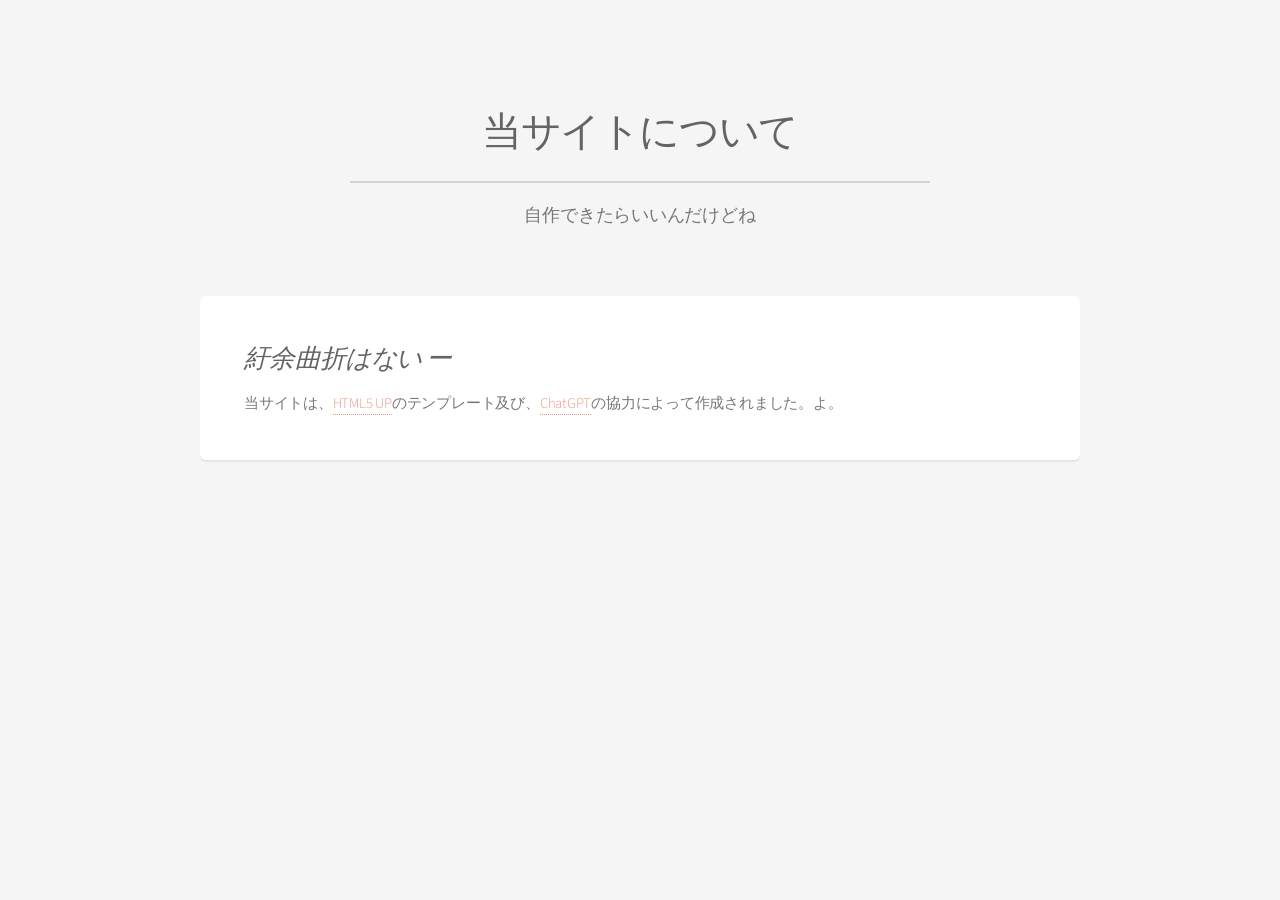
==== about.html @ 6eb450b1 "お問い合わせ修正" ====
<!DOCTYPE HTML>
<!--
	Alpha by HTML5 UP
	html5up.net | @ajlkn
	Free for personal and commercial use under the CCA 3.0 license (html5up.net/license)
-->
<html>
	<head>
		<title>黄色電機 | サイトについて</title>
		<link rel="icon" href="images/favicon.png" type="image/png">
		<meta charset="utf-8" />
		<meta name="viewport" content="width=device-width, initial-scale=1, user-scalable=no" />
		<link rel="stylesheet" href="assets/css/main.css" />
	</head>
	<body class="is-preload">
		<div id="page-wrapper">

			<!-- Header -->
				<div id="header-common"></div>

			<!-- Main -->
				<section id="main" class="container">
					<header>
						<h2>当サイトについて</h2>
						<p>自作できたらいいんだけどね</p>
					</header>
					<div class="box">
						<span class="image featured"><img src="images/pic06.png" alt="" /></span>
						<h3><i>紆余曲折はない ー</i></h3>
						<p>当サイトは、<a href="https://html5up.net/" target="_blank">HTML5 UP</a>のテンプレート及び、<a href="https://chatgpt.com/" target="_blank">ChatGPT</a>の協力によって作成されました。よ。</p>
					</div>
				</section>

			<!-- Footer -->
				<div id="footer-common"></div>

		</div>

		<!-- Scripts -->
			<script src="assets/js/common.js"></script>
			<script src="assets/js/jquery.min.js"></script>
			<script src="assets/js/jquery.dropotron.min.js"></script>
			<script src="assets/js/jquery.scrollex.min.js"></script>
			<script src="assets/js/browser.min.js"></script>
			<script src="assets/js/breakpoints.min.js"></script>
			<script src="assets/js/util.js"></script>

	</body>
</html>
---- assets/css/main.css ----
@import url("fontawesome-all.min.css");
@import url("https://fonts.googleapis.com/css?family=Source+Sans+Pro:300,400,300italic,400italic");

/*
	Alpha by HTML5 UP
	html5up.net | @ajlkn
	Free for personal and commercial use under the CCA 3.0 license (html5up.net/license)
*/

/* Reset */

/* Based on meyerweb.com/eric/tools/css/reset (v2.0 | 20110126 | License: public domain) */

	html, body, div, span, applet, object,
	iframe, h1, h2, h3, h4, h5, h6, p, blockquote,
	pre, a, abbr, acronym, address, big, cite,
	code, del, dfn, em, img, ins, kbd, q, s, samp,
	small, strike, strong, sub, sup, tt, var, b,
	u, i, center, dl, dt, dd, ol, ul, li, fieldset,
	form, label, legend, table, caption, tbody,
	tfoot, thead, tr, th, td, article, aside,
	canvas, details, embed, figure, figcaption,
	footer, header, hgroup, menu, nav, output, ruby,
	section, summary, time, mark, audio, video {
		margin: 0;
		padding: 0;
		border: 0;
		font-size: 100%;
		font: inherit;
		vertical-align: baseline;
	}

	article, aside, details, figcaption, figure,
	footer, header, hgroup, menu, nav, section {
		display: block;
	}

	body {
		line-height: 1;
	}

	ol, ul {
		list-style: none;
	}

	blockquote, q {
		quotes: none;
	}

		blockquote:before, blockquote:after, q:before, q:after {
			content: '';
			content: none;
		}

	table {
		border-collapse: collapse;
		border-spacing: 0;
	}

	body {
		-webkit-text-size-adjust: none;
	}

	mark {
		background-color: transparent;
		color: inherit;
	}

	input::-moz-focus-inner {
		border: 0;
		padding: 0;
	}

	input, select, textarea {
		-moz-appearance: none;
		-webkit-appearance: none;
		-ms-appearance: none;
		appearance: none;
	}

/* Basic */

	@-ms-viewport {
		width: device-width;
	}

	body {
		-ms-overflow-style: scrollbar;
	}

	@media screen and (max-width: 480px) {

		html, body {
			min-width: 320px;
		}

	}

	html {
		box-sizing: border-box;
	}

	*, *:before, *:after {
		box-sizing: inherit;
	}

	body {
		background: #f5f5f5;
	}

	body, input, select, textarea {
		color: #777;
		font-family: "Source Sans Pro", sans-serif;
		font-size: 16pt;
		font-weight: 300;
		line-height: 1.65em;
		letter-spacing: -0.015em;
	}

	a {
		-moz-transition: color 0.2s ease-in-out, border-bottom-color 0.2s ease-in-out;
		-webkit-transition: color 0.2s ease-in-out, border-bottom-color 0.2s ease-in-out;
		-ms-transition: color 0.2s ease-in-out, border-bottom-color 0.2s ease-in-out;
		transition: color 0.2s ease-in-out, border-bottom-color 0.2s ease-in-out;
		border-bottom: dotted 1px;
		color: #e89980;
		text-decoration: none;
	}

		a:hover {
			border-bottom-color: transparent;
		}

	strong, b {
		color: #646464;
		font-weight: 400;
	}

	em, i {
		font-style: italic;
	}

	p {
		margin: 0 0 2em 0;
	}

	h1, h2, h3, h4, h5, h6 {
		color: #646464;
		font-weight: 300;
		line-height: 1em;
		margin: 0 0 0.5em 0;
	}

		h1 a, h2 a, h3 a, h4 a, h5 a, h6 a {
			color: inherit;
			text-decoration: none;
		}

	h2 {
		font-size: 2.25em;
		line-height: 1.5em;
		letter-spacing: -0.035em;
	}

	h3 {
		font-size: 1.75em;
		line-height: 1.5em;
		letter-spacing: -0.025em;
	}

	h4 {
		font-size: 1.1em;
		line-height: 1.5em;
		letter-spacing: 0;
	}

	h5 {
		font-size: 0.9em;
		line-height: 1.5em;
		letter-spacing: 0;
	}

	h6 {
		font-size: 0.7em;
		line-height: 1.5em;
		letter-spacing: 0;
	}

	sub {
		font-size: 0.8em;
		position: relative;
		top: 0.5em;
	}

	sup {
		font-size: 0.8em;
		position: relative;
		top: -0.5em;
	}

	hr {
		border: 0;
		border-bottom: solid 2px #e5e5e5;
		margin: 2em 0;
	}

		hr.major {
			margin: 3em 0;
		}

	blockquote {
		border-left: solid 4px #e5e5e5;
		font-style: italic;
		margin: 0 0 2em 0;
		padding: 0.5em 0 0.5em 2em;
	}

	pre {
		-webkit-overflow-scrolling: touch;
		background: #f8f8f8;
		border-radius: 6px;
		border: solid 1px #e5e5e5;
		font-family: monospace;
		font-size: 0.9em;
		line-height: 1.75em;
		margin: 0 0 2em 0;
		overflow-x: auto;
		padding: 1em 1.5em;
	}

	code {
		background: #f8f8f8;
		border-radius: 6px;
		border: solid 1px #e5e5e5;
		font-family: monospace;
		font-size: 0.9em;
		margin: 0 0.25em;
		padding: 0.25em 0.65em;
	}

	.align-left {
		text-align: left;
	}

	.align-center {
		text-align: center;
	}

	.align-right {
		text-align: right;
	}

/* Row */

	.row {
		display: flex;
		flex-wrap: wrap;
		box-sizing: border-box;
		align-items: stretch;
	}

		.row > * {
			box-sizing: border-box;
		}

		.row.gtr-uniform > * > :last-child {
			margin-bottom: 0;
		}

		.row.aln-left {
			justify-content: flex-start;
		}

		.row.aln-center {
			justify-content: center;
		}

		.row.aln-right {
			justify-content: flex-end;
		}

		.row.aln-top {
			align-items: flex-start;
		}

		.row.aln-middle {
			align-items: center;
		}

		.row.aln-bottom {
			align-items: flex-end;
		}

		.row > .imp {
			order: -1;
		}

		.row > .col-1 {
			width: 8.33333%;
		}

		.row > .off-1 {
			margin-left: 8.33333%;
		}

		.row > .col-2 {
			width: 16.66667%;
		}

		.row > .off-2 {
			margin-left: 16.66667%;
		}

		.row > .col-3 {
			width: 25%;
		}

		.row > .off-3 {
			margin-left: 25%;
		}

		.row > .col-4 {
			width: 33.33333%;
		}

		.row > .off-4 {
			margin-left: 33.33333%;
		}

		.row > .col-5 {
			width: 41.66667%;
		}

		.row > .off-5 {
			margin-left: 41.66667%;
		}

		.row > .col-6 {
			width: 50%;
		}

		.row > .off-6 {
			margin-left: 50%;
		}

		.row > .col-7 {
			width: 58.33333%;
		}

		.row > .off-7 {
			margin-left: 58.33333%;
		}

		.row > .col-8 {
			width: 66.66667%;
		}

		.row > .off-8 {
			margin-left: 66.66667%;
		}

		.row > .col-9 {
			width: 75%;
		}

		.row > .off-9 {
			margin-left: 75%;
		}

		.row > .col-10 {
			width: 83.33333%;
		}

		.row > .off-10 {
			margin-left: 83.33333%;
		}

		.row > .col-11 {
			width: 91.66667%;
		}

		.row > .off-11 {
			margin-left: 91.66667%;
		}

		.row > .col-12 {
			width: 100%;
		}

		.row > .off-12 {
			margin-left: 100%;
		}

		.row.gtr-0 {
			margin-top: 0;
			margin-left: 0em;
		}

			.row.gtr-0 > * {
				padding: 0 0 0 0em;
			}

			.row.gtr-0.gtr-uniform {
				margin-top: 0em;
			}

				.row.gtr-0.gtr-uniform > * {
					padding-top: 0em;
				}

		.row.gtr-25 {
			margin-top: 0;
			margin-left: -0.5em;
		}

			.row.gtr-25 > * {
				padding: 0 0 0 0.5em;
			}

			.row.gtr-25.gtr-uniform {
				margin-top: -0.5em;
			}

				.row.gtr-25.gtr-uniform > * {
					padding-top: 0.5em;
				}

		.row.gtr-50 {
			margin-top: 0;
			margin-left: -1em;
		}

			.row.gtr-50 > * {
				padding: 0 0 0 1em;
			}

			.row.gtr-50.gtr-uniform {
				margin-top: -1em;
			}

				.row.gtr-50.gtr-uniform > * {
					padding-top: 1em;
				}

		.row {
			margin-top: 0;
			margin-left: -2em;
		}

			.row > * {
				padding: 0 0 0 2em;
			}

			.row.gtr-uniform {
				margin-top: -2em;
			}

				.row.gtr-uniform > * {
					padding-top: 2em;
				}

		.row.gtr-150 {
			margin-top: 0;
			margin-left: -3em;
		}

			.row.gtr-150 > * {
				padding: 0 0 0 3em;
			}

			.row.gtr-150.gtr-uniform {
				margin-top: -3em;
			}

				.row.gtr-150.gtr-uniform > * {
					padding-top: 3em;
				}

		.row.gtr-200 {
			margin-top: 0;
			margin-left: -4em;
		}

			.row.gtr-200 > * {
				padding: 0 0 0 4em;
			}

			.row.gtr-200.gtr-uniform {
				margin-top: -4em;
			}

				.row.gtr-200.gtr-uniform > * {
					padding-top: 4em;
				}

		@media screen and (max-width: 1680px) {

			.row {
				display: flex;
				flex-wrap: wrap;
				box-sizing: border-box;
				align-items: stretch;
			}

				.row > * {
					box-sizing: border-box;
				}

				.row.gtr-uniform > * > :last-child {
					margin-bottom: 0;
				}

				.row.aln-left {
					justify-content: flex-start;
				}

				.row.aln-center {
					justify-content: center;
				}

				.row.aln-right {
					justify-content: flex-end;
				}

				.row.aln-top {
					align-items: flex-start;
				}

				.row.aln-middle {
					align-items: center;
				}

				.row.aln-bottom {
					align-items: flex-end;
				}

				.row > .imp-wide {
					order: -1;
				}

				.row > .col-1-wide {
					width: 8.33333%;
				}

				.row > .off-1-wide {
					margin-left: 8.33333%;
				}

				.row > .col-2-wide {
					width: 16.66667%;
				}

				.row > .off-2-wide {
					margin-left: 16.66667%;
				}

				.row > .col-3-wide {
					width: 25%;
				}

				.row > .off-3-wide {
					margin-left: 25%;
				}

				.row > .col-4-wide {
					width: 33.33333%;
				}

				.row > .off-4-wide {
					margin-left: 33.33333%;
				}

				.row > .col-5-wide {
					width: 41.66667%;
				}

				.row > .off-5-wide {
					margin-left: 41.66667%;
				}

				.row > .col-6-wide {
					width: 50%;
				}

				.row > .off-6-wide {
					margin-left: 50%;
				}

				.row > .col-7-wide {
					width: 58.33333%;
				}

				.row > .off-7-wide {
					margin-left: 58.33333%;
				}

				.row > .col-8-wide {
					width: 66.66667%;
				}

				.row > .off-8-wide {
					margin-left: 66.66667%;
				}

				.row > .col-9-wide {
					width: 75%;
				}

				.row > .off-9-wide {
					margin-left: 75%;
				}

				.row > .col-10-wide {
					width: 83.33333%;
				}

				.row > .off-10-wide {
					margin-left: 83.33333%;
				}

				.row > .col-11-wide {
					width: 91.66667%;
				}

				.row > .off-11-wide {
					margin-left: 91.66667%;
				}

				.row > .col-12-wide {
					width: 100%;
				}

				.row > .off-12-wide {
					margin-left: 100%;
				}

				.row.gtr-0 {
					margin-top: 0;
					margin-left: 0em;
				}

					.row.gtr-0 > * {
						padding: 0 0 0 0em;
					}

					.row.gtr-0.gtr-uniform {
						margin-top: 0em;
					}

						.row.gtr-0.gtr-uniform > * {
							padding-top: 0em;
						}

				.row.gtr-25 {
					margin-top: 0;
					margin-left: -0.5em;
				}

					.row.gtr-25 > * {
						padding: 0 0 0 0.5em;
					}

					.row.gtr-25.gtr-uniform {
						margin-top: -0.5em;
					}

						.row.gtr-25.gtr-uniform > * {
							padding-top: 0.5em;
						}

				.row.gtr-50 {
					margin-top: 0;
					margin-left: -1em;
				}

					.row.gtr-50 > * {
						padding: 0 0 0 1em;
					}

					.row.gtr-50.gtr-uniform {
						margin-top: -1em;
					}

						.row.gtr-50.gtr-uniform > * {
							padding-top: 1em;
						}

				.row {
					margin-top: 0;
					margin-left: -2em;
				}

					.row > * {
						padding: 0 0 0 2em;
					}

					.row.gtr-uniform {
						margin-top: -2em;
					}

						.row.gtr-uniform > * {
							padding-top: 2em;
						}

				.row.gtr-150 {
					margin-top: 0;
					margin-left: -3em;
				}

					.row.gtr-150 > * {
						padding: 0 0 0 3em;
					}

					.row.gtr-150.gtr-uniform {
						margin-top: -3em;
					}

						.row.gtr-150.gtr-uniform > * {
							padding-top: 3em;
						}

				.row.gtr-200 {
					margin-top: 0;
					margin-left: -4em;
				}

					.row.gtr-200 > * {
						padding: 0 0 0 4em;
					}

					.row.gtr-200.gtr-uniform {
						margin-top: -4em;
					}

						.row.gtr-200.gtr-uniform > * {
							padding-top: 4em;
						}

		}

		@media screen and (max-width: 1280px) {

			.row {
				display: flex;
				flex-wrap: wrap;
				box-sizing: border-box;
				align-items: stretch;
			}

				.row > * {
					box-sizing: border-box;
				}

				.row.gtr-uniform > * > :last-child {
					margin-bottom: 0;
				}

				.row.aln-left {
					justify-content: flex-start;
				}

				.row.aln-center {
					justify-content: center;
				}

				.row.aln-right {
					justify-content: flex-end;
				}

				.row.aln-top {
					align-items: flex-start;
				}

				.row.aln-middle {
					align-items: center;
				}

				.row.aln-bottom {
					align-items: flex-end;
				}

				.row > .imp-normal {
					order: -1;
				}

				.row > .col-1-normal {
					width: 8.33333%;
				}

				.row > .off-1-normal {
					margin-left: 8.33333%;
				}

				.row > .col-2-normal {
					width: 16.66667%;
				}

				.row > .off-2-normal {
					margin-left: 16.66667%;
				}

				.row > .col-3-normal {
					width: 25%;
				}

				.row > .off-3-normal {
					margin-left: 25%;
				}

				.row > .col-4-normal {
					width: 33.33333%;
				}

				.row > .off-4-normal {
					margin-left: 33.33333%;
				}

				.row > .col-5-normal {
					width: 41.66667%;
				}

				.row > .off-5-normal {
					margin-left: 41.66667%;
				}

				.row > .col-6-normal {
					width: 50%;
				}

				.row > .off-6-normal {
					margin-left: 50%;
				}

				.row > .col-7-normal {
					width: 58.33333%;
				}

				.row > .off-7-normal {
					margin-left: 58.33333%;
				}

				.row > .col-8-normal {
					width: 66.66667%;
				}

				.row > .off-8-normal {
					margin-left: 66.66667%;
				}

				.row > .col-9-normal {
					width: 75%;
				}

				.row > .off-9-normal {
					margin-left: 75%;
				}

				.row > .col-10-normal {
					width: 83.33333%;
				}

				.row > .off-10-normal {
					margin-left: 83.33333%;
				}

				.row > .col-11-normal {
					width: 91.66667%;
				}

				.row > .off-11-normal {
					margin-left: 91.66667%;
				}

				.row > .col-12-normal {
					width: 100%;
				}

				.row > .off-12-normal {
					margin-left: 100%;
				}

				.row.gtr-0 {
					margin-top: 0;
					margin-left: 0em;
				}

					.row.gtr-0 > * {
						padding: 0 0 0 0em;
					}

					.row.gtr-0.gtr-uniform {
						margin-top: 0em;
					}

						.row.gtr-0.gtr-uniform > * {
							padding-top: 0em;
						}

				.row.gtr-25 {
					margin-top: 0;
					margin-left: -0.5em;
				}

					.row.gtr-25 > * {
						padding: 0 0 0 0.5em;
					}

					.row.gtr-25.gtr-uniform {
						margin-top: -0.5em;
					}

						.row.gtr-25.gtr-uniform > * {
							padding-top: 0.5em;
						}

				.row.gtr-50 {
					margin-top: 0;
					margin-left: -1em;
				}

					.row.gtr-50 > * {
						padding: 0 0 0 1em;
					}

					.row.gtr-50.gtr-uniform {
						margin-top: -1em;
					}

						.row.gtr-50.gtr-uniform > * {
							padding-top: 1em;
						}

				.row {
					margin-top: 0;
					margin-left: -2em;
				}

					.row > * {
						padding: 0 0 0 2em;
					}

					.row.gtr-uniform {
						margin-top: -2em;
					}

						.row.gtr-uniform > * {
							padding-top: 2em;
						}

				.row.gtr-150 {
					margin-top: 0;
					margin-left: -3em;
				}

					.row.gtr-150 > * {
						padding: 0 0 0 3em;
					}

					.row.gtr-150.gtr-uniform {
						margin-top: -3em;
					}

						.row.gtr-150.gtr-uniform > * {
							padding-top: 3em;
						}

				.row.gtr-200 {
					margin-top: 0;
					margin-left: -4em;
				}

					.row.gtr-200 > * {
						padding: 0 0 0 4em;
					}

					.row.gtr-200.gtr-uniform {
						margin-top: -4em;
					}

						.row.gtr-200.gtr-uniform > * {
							padding-top: 4em;
						}

		}

		@media screen and (max-width: 980px) {

			.row {
				display: flex;
				flex-wrap: wrap;
				box-sizing: border-box;
				align-items: stretch;
			}

				.row > * {
					box-sizing: border-box;
				}

				.row.gtr-uniform > * > :last-child {
					margin-bottom: 0;
				}

				.row.aln-left {
					justify-content: flex-start;
				}

				.row.aln-center {
					justify-content: center;
				}

				.row.aln-right {
					justify-content: flex-end;
				}

				.row.aln-top {
					align-items: flex-start;
				}

				.row.aln-middle {
					align-items: center;
				}

				.row.aln-bottom {
					align-items: flex-end;
				}

				.row > .imp-narrow {
					order: -1;
				}

				.row > .col-1-narrow {
					width: 8.33333%;
				}

				.row > .off-1-narrow {
					margin-left: 8.33333%;
				}

				.row > .col-2-narrow {
					width: 16.66667%;
				}

				.row > .off-2-narrow {
					margin-left: 16.66667%;
				}

				.row > .col-3-narrow {
					width: 25%;
				}

				.row > .off-3-narrow {
					margin-left: 25%;
				}

				.row > .col-4-narrow {
					width: 33.33333%;
				}

				.row > .off-4-narrow {
					margin-left: 33.33333%;
				}

				.row > .col-5-narrow {
					width: 41.66667%;
				}

				.row > .off-5-narrow {
					margin-left: 41.66667%;
				}

				.row > .col-6-narrow {
					width: 50%;
				}

				.row > .off-6-narrow {
					margin-left: 50%;
				}

				.row > .col-7-narrow {
					width: 58.33333%;
				}

				.row > .off-7-narrow {
					margin-left: 58.33333%;
				}

				.row > .col-8-narrow {
					width: 66.66667%;
				}

				.row > .off-8-narrow {
					margin-left: 66.66667%;
				}

				.row > .col-9-narrow {
					width: 75%;
				}

				.row > .off-9-narrow {
					margin-left: 75%;
				}

				.row > .col-10-narrow {
					width: 83.33333%;
				}

				.row > .off-10-narrow {
					margin-left: 83.33333%;
				}

				.row > .col-11-narrow {
					width: 91.66667%;
				}

				.row > .off-11-narrow {
					margin-left: 91.66667%;
				}

				.row > .col-12-narrow {
					width: 100%;
				}

				.row > .off-12-narrow {
					margin-left: 100%;
				}

				.row.gtr-0 {
					margin-top: 0;
					margin-left: 0em;
				}

					.row.gtr-0 > * {
						padding: 0 0 0 0em;
					}

					.row.gtr-0.gtr-uniform {
						margin-top: 0em;
					}

						.row.gtr-0.gtr-uniform > * {
							padding-top: 0em;
						}

				.row.gtr-25 {
					margin-top: 0;
					margin-left: -0.5em;
				}

					.row.gtr-25 > * {
						padding: 0 0 0 0.5em;
					}

					.row.gtr-25.gtr-uniform {
						margin-top: -0.5em;
					}

						.row.gtr-25.gtr-uniform > * {
							padding-top: 0.5em;
						}

				.row.gtr-50 {
					margin-top: 0;
					margin-left: -1em;
				}

					.row.gtr-50 > * {
						padding: 0 0 0 1em;
					}

					.row.gtr-50.gtr-uniform {
						margin-top: -1em;
					}

						.row.gtr-50.gtr-uniform > * {
							padding-top: 1em;
						}

				.row {
					margin-top: 0;
					margin-left: -2em;
				}

					.row > * {
						padding: 0 0 0 2em;
					}

					.row.gtr-uniform {
						margin-top: -2em;
					}

						.row.gtr-uniform > * {
							padding-top: 2em;
						}

				.row.gtr-150 {
					margin-top: 0;
					margin-left: -3em;
				}

					.row.gtr-150 > * {
						padding: 0 0 0 3em;
					}

					.row.gtr-150.gtr-uniform {
						margin-top: -3em;
					}

						.row.gtr-150.gtr-uniform > * {
							padding-top: 3em;
						}

				.row.gtr-200 {
					margin-top: 0;
					margin-left: -4em;
				}

					.row.gtr-200 > * {
						padding: 0 0 0 4em;
					}

					.row.gtr-200.gtr-uniform {
						margin-top: -4em;
					}

						.row.gtr-200.gtr-uniform > * {
							padding-top: 4em;
						}

		}

		@media screen and (max-width: 840px) {

			.row {
				display: flex;
				flex-wrap: wrap;
				box-sizing: border-box;
				align-items: stretch;
			}

				.row > * {
					box-sizing: border-box;
				}

				.row.gtr-uniform > * > :last-child {
					margin-bottom: 0;
				}

				.row.aln-left {
					justify-content: flex-start;
				}

				.row.aln-center {
					justify-content: center;
				}

				.row.aln-right {
					justify-content: flex-end;
				}

				.row.aln-top {
					align-items: flex-start;
				}

				.row.aln-middle {
					align-items: center;
				}

				.row.aln-bottom {
					align-items: flex-end;
				}

				.row > .imp-narrower {
					order: -1;
				}

				.row > .col-1-narrower {
					width: 8.33333%;
				}

				.row > .off-1-narrower {
					margin-left: 8.33333%;
				}

				.row > .col-2-narrower {
					width: 16.66667%;
				}

				.row > .off-2-narrower {
					margin-left: 16.66667%;
				}

				.row > .col-3-narrower {
					width: 25%;
				}

				.row > .off-3-narrower {
					margin-left: 25%;
				}

				.row > .col-4-narrower {
					width: 33.33333%;
				}

				.row > .off-4-narrower {
					margin-left: 33.33333%;
				}

				.row > .col-5-narrower {
					width: 41.66667%;
				}

				.row > .off-5-narrower {
					margin-left: 41.66667%;
				}

				.row > .col-6-narrower {
					width: 50%;
				}

				.row > .off-6-narrower {
					margin-left: 50%;
				}

				.row > .col-7-narrower {
					width: 58.33333%;
				}

				.row > .off-7-narrower {
					margin-left: 58.33333%;
				}

				.row > .col-8-narrower {
					width: 66.66667%;
				}

				.row > .off-8-narrower {
					margin-left: 66.66667%;
				}

				.row > .col-9-narrower {
					width: 75%;
				}

				.row > .off-9-narrower {
					margin-left: 75%;
				}

				.row > .col-10-narrower {
					width: 83.33333%;
				}

				.row > .off-10-narrower {
					margin-left: 83.33333%;
				}

				.row > .col-11-narrower {
					width: 91.66667%;
				}

				.row > .off-11-narrower {
					margin-left: 91.66667%;
				}

				.row > .col-12-narrower {
					width: 100%;
				}

				.row > .off-12-narrower {
					margin-left: 100%;
				}

				.row.gtr-0 {
					margin-top: 0;
					margin-left: 0em;
				}

					.row.gtr-0 > * {
						padding: 0 0 0 0em;
					}

					.row.gtr-0.gtr-uniform {
						margin-top: 0em;
					}

						.row.gtr-0.gtr-uniform > * {
							padding-top: 0em;
						}

				.row.gtr-25 {
					margin-top: 0;
					margin-left: -0.5em;
				}

					.row.gtr-25 > * {
						padding: 0 0 0 0.5em;
					}

					.row.gtr-25.gtr-uniform {
						margin-top: -0.5em;
					}

						.row.gtr-25.gtr-uniform > * {
							padding-top: 0.5em;
						}

				.row.gtr-50 {
					margin-top: 0;
					margin-left: -1em;
				}

					.row.gtr-50 > * {
						padding: 0 0 0 1em;
					}

					.row.gtr-50.gtr-uniform {
						margin-top: -1em;
					}

						.row.gtr-50.gtr-uniform > * {
							padding-top: 1em;
						}

				.row {
					margin-top: 0;
					margin-left: -2em;
				}

					.row > * {
						padding: 0 0 0 2em;
					}

					.row.gtr-uniform {
						margin-top: -2em;
					}

						.row.gtr-uniform > * {
							padding-top: 2em;
						}

				.row.gtr-150 {
					margin-top: 0;
					margin-left: -3em;
				}

					.row.gtr-150 > * {
						padding: 0 0 0 3em;
					}

					.row.gtr-150.gtr-uniform {
						margin-top: -3em;
					}

						.row.gtr-150.gtr-uniform > * {
							padding-top: 3em;
						}

				.row.gtr-200 {
					margin-top: 0;
					margin-left: -4em;
				}

					.row.gtr-200 > * {
						padding: 0 0 0 4em;
					}

					.row.gtr-200.gtr-uniform {
						margin-top: -4em;
					}

						.row.gtr-200.gtr-uniform > * {
							padding-top: 4em;
						}

		}

		@media screen and (max-width: 736px) {

			.row {
				display: flex;
				flex-wrap: wrap;
				box-sizing: border-box;
				align-items: stretch;
			}

				.row > * {
					box-sizing: border-box;
				}

				.row.gtr-uniform > * > :last-child {
					margin-bottom: 0;
				}

				.row.aln-left {
					justify-content: flex-start;
				}

				.row.aln-center {
					justify-content: center;
				}

				.row.aln-right {
					justify-content: flex-end;
				}

				.row.aln-top {
					align-items: flex-start;
				}

				.row.aln-middle {
					align-items: center;
				}

				.row.aln-bottom {
					align-items: flex-end;
				}

				.row > .imp-mobile {
					order: -1;
				}

				.row > .col-1-mobile {
					width: 8.33333%;
				}

				.row > .off-1-mobile {
					margin-left: 8.33333%;
				}

				.row > .col-2-mobile {
					width: 16.66667%;
				}

				.row > .off-2-mobile {
					margin-left: 16.66667%;
				}

				.row > .col-3-mobile {
					width: 25%;
				}

				.row > .off-3-mobile {
					margin-left: 25%;
				}

				.row > .col-4-mobile {
					width: 33.33333%;
				}

				.row > .off-4-mobile {
					margin-left: 33.33333%;
				}

				.row > .col-5-mobile {
					width: 41.66667%;
				}

				.row > .off-5-mobile {
					margin-left: 41.66667%;
				}

				.row > .col-6-mobile {
					width: 50%;
				}

				.row > .off-6-mobile {
					margin-left: 50%;
				}

				.row > .col-7-mobile {
					width: 58.33333%;
				}

				.row > .off-7-mobile {
					margin-left: 58.33333%;
				}

				.row > .col-8-mobile {
					width: 66.66667%;
				}

				.row > .off-8-mobile {
					margin-left: 66.66667%;
				}

				.row > .col-9-mobile {
					width: 75%;
				}

				.row > .off-9-mobile {
					margin-left: 75%;
				}

				.row > .col-10-mobile {
					width: 83.33333%;
				}

				.row > .off-10-mobile {
					margin-left: 83.33333%;
				}

				.row > .col-11-mobile {
					width: 91.66667%;
				}

				.row > .off-11-mobile {
					margin-left: 91.66667%;
				}

				.row > .col-12-mobile {
					width: 100%;
				}

				.row > .off-12-mobile {
					margin-left: 100%;
				}

				.row.gtr-0 {
					margin-top: 0;
					margin-left: 0em;
				}

					.row.gtr-0 > * {
						padding: 0 0 0 0em;
					}

					.row.gtr-0.gtr-uniform {
						margin-top: 0em;
					}

						.row.gtr-0.gtr-uniform > * {
							padding-top: 0em;
						}

				.row.gtr-25 {
					margin-top: 0;
					margin-left: -0.5em;
				}

					.row.gtr-25 > * {
						padding: 0 0 0 0.5em;
					}

					.row.gtr-25.gtr-uniform {
						margin-top: -0.5em;
					}

						.row.gtr-25.gtr-uniform > * {
							padding-top: 0.5em;
						}

				.row.gtr-50 {
					margin-top: 0;
					margin-left: -1em;
				}

					.row.gtr-50 > * {
						padding: 0 0 0 1em;
					}

					.row.gtr-50.gtr-uniform {
						margin-top: -1em;
					}

						.row.gtr-50.gtr-uniform > * {
							padding-top: 1em;
						}

				.row {
					margin-top: 0;
					margin-left: -2em;
				}

					.row > * {
						padding: 0 0 0 2em;
					}

					.row.gtr-uniform {
						margin-top: -2em;
					}

						.row.gtr-uniform > * {
							padding-top: 2em;
						}

				.row.gtr-150 {
					margin-top: 0;
					margin-left: -3em;
				}

					.row.gtr-150 > * {
						padding: 0 0 0 3em;
					}

					.row.gtr-150.gtr-uniform {
						margin-top: -3em;
					}

						.row.gtr-150.gtr-uniform > * {
							padding-top: 3em;
						}

				.row.gtr-200 {
					margin-top: 0;
					margin-left: -4em;
				}

					.row.gtr-200 > * {
						padding: 0 0 0 4em;
					}

					.row.gtr-200.gtr-uniform {
						margin-top: -4em;
					}

						.row.gtr-200.gtr-uniform > * {
							padding-top: 4em;
						}

		}

		@media screen and (max-width: 480px) {

			.row {
				display: flex;
				flex-wrap: wrap;
				box-sizing: border-box;
				align-items: stretch;
			}

				.row > * {
					box-sizing: border-box;
				}

				.row.gtr-uniform > * > :last-child {
					margin-bottom: 0;
				}

				.row.aln-left {
					justify-content: flex-start;
				}

				.row.aln-center {
					justify-content: center;
				}

				.row.aln-right {
					justify-content: flex-end;
				}

				.row.aln-top {
					align-items: flex-start;
				}

				.row.aln-middle {
					align-items: center;
				}

				.row.aln-bottom {
					align-items: flex-end;
				}

				.row > .imp-mobilep {
					order: -1;
				}

				.row > .col-1-mobilep {
					width: 8.33333%;
				}

				.row > .off-1-mobilep {
					margin-left: 8.33333%;
				}

				.row > .col-2-mobilep {
					width: 16.66667%;
				}

				.row > .off-2-mobilep {
					margin-left: 16.66667%;
				}

				.row > .col-3-mobilep {
					width: 25%;
				}

				.row > .off-3-mobilep {
					margin-left: 25%;
				}

				.row > .col-4-mobilep {
					width: 33.33333%;
				}

				.row > .off-4-mobilep {
					margin-left: 33.33333%;
				}

				.row > .col-5-mobilep {
					width: 41.66667%;
				}

				.row > .off-5-mobilep {
					margin-left: 41.66667%;
				}

				.row > .col-6-mobilep {
					width: 50%;
				}

				.row > .off-6-mobilep {
					margin-left: 50%;
				}

				.row > .col-7-mobilep {
					width: 58.33333%;
				}

				.row > .off-7-mobilep {
					margin-left: 58.33333%;
				}

				.row > .col-8-mobilep {
					width: 66.66667%;
				}

				.row > .off-8-mobilep {
					margin-left: 66.66667%;
				}

				.row > .col-9-mobilep {
					width: 75%;
				}

				.row > .off-9-mobilep {
					margin-left: 75%;
				}

				.row > .col-10-mobilep {
					width: 83.33333%;
				}

				.row > .off-10-mobilep {
					margin-left: 83.33333%;
				}

				.row > .col-11-mobilep {
					width: 91.66667%;
				}

				.row > .off-11-mobilep {
					margin-left: 91.66667%;
				}

				.row > .col-12-mobilep {
					width: 100%;
				}

				.row > .off-12-mobilep {
					margin-left: 100%;
				}

				.row.gtr-0 {
					margin-top: 0;
					margin-left: 0em;
				}

					.row.gtr-0 > * {
						padding: 0 0 0 0em;
					}

					.row.gtr-0.gtr-uniform {
						margin-top: 0em;
					}

						.row.gtr-0.gtr-uniform > * {
							padding-top: 0em;
						}

				.row.gtr-25 {
					margin-top: 0;
					margin-left: -0.5em;
				}

					.row.gtr-25 > * {
						padding: 0 0 0 0.5em;
					}

					.row.gtr-25.gtr-uniform {
						margin-top: -0.5em;
					}

						.row.gtr-25.gtr-uniform > * {
							padding-top: 0.5em;
						}

				.row.gtr-50 {
					margin-top: 0;
					margin-left: -1em;
				}

					.row.gtr-50 > * {
						padding: 0 0 0 1em;
					}

					.row.gtr-50.gtr-uniform {
						margin-top: -1em;
					}

						.row.gtr-50.gtr-uniform > * {
							padding-top: 1em;
						}

				.row {
					margin-top: 0;
					margin-left: -2em;
				}

					.row > * {
						padding: 0 0 0 2em;
					}

					.row.gtr-uniform {
						margin-top: -2em;
					}

						.row.gtr-uniform > * {
							padding-top: 2em;
						}

				.row.gtr-150 {
					margin-top: 0;
					margin-left: -3em;
				}

					.row.gtr-150 > * {
						padding: 0 0 0 3em;
					}

					.row.gtr-150.gtr-uniform {
						margin-top: -3em;
					}

						.row.gtr-150.gtr-uniform > * {
							padding-top: 3em;
						}

				.row.gtr-200 {
					margin-top: 0;
					margin-left: -4em;
				}

					.row.gtr-200 > * {
						padding: 0 0 0 4em;
					}

					.row.gtr-200.gtr-uniform {
						margin-top: -4em;
					}

						.row.gtr-200.gtr-uniform > * {
							padding-top: 4em;
						}

		}

/* Container */

	.container {
		margin: 0 auto;
		max-width: calc(100% - 5em);
		width: 60em;
	}

		.container.xsmall {
			width: 15em;
		}

		.container.small {
			width: 30em;
		}

		.container.medium {
			width: 45em;
		}

		.container.large {
			width: 75em;
		}

		.container.xlarge {
			width: 90em;
		}

		.container.max {
			width: 100%;
		}

		@media screen and (max-width: 840px) {

			.container {
				width: 100% !important;
			}

		}

		@media screen and (max-width: 736px) {

			.container {
				max-width: 100%;
			}

		}

/* Section/Article */

	section.special, article.special {
		text-align: center;
	}

	header p {
		color: #999;
		position: relative;
		margin: 0 0 1.5em 0;
		font-style: italic;
	}

	header h2 + p {
		font-size: 1.25em;
		margin-top: -1em;
		line-height: 1.5em;
	}

	header h3 + p {
		font-size: 1.1em;
		margin-top: -0.85em;
		line-height: 1.5em;
	}

	header h4 + p,
	header h5 + p,
	header h6 + p {
		font-size: 0.8em;
		margin-top: -0.5em;
		line-height: 1.5em;
	}

	header.major {
		padding: 1em 0;
		text-align: center;
	}

		header.major h2 {
			margin: 0;
		}

		header.major p {
			display: inline-block;
			border-top: solid 2px #e5e5e5;
			color: #777;
			margin: 1.5em 0 0 0;
			padding: 1.5em 0 0 0;
			font-style: normal;
		}

/* Form */

	form {
		margin: 0 0 2em 0;
	}

	label {
		color: #646464;
		display: block;
		font-size: 0.9em;
		font-weight: 300;
		margin: 0 0 1em 0;
	}

	input[type="text"],
	input[type="password"],
	input[type="email"],
	select,
	textarea {
		-moz-appearance: none;
		-webkit-appearance: none;
		-ms-appearance: none;
		appearance: none;
		background-color: #f8f8f8;
		border-radius: 6px;
		border: solid 1px #e5e5e5;
		color: inherit;
		display: block;
		outline: 0;
		padding: 0 1em;
		text-decoration: none;
		width: 100%;
    	resize: none; /* これで手動サイズ変更を禁止します */
	}

		input[type="text"]:invalid,
		input[type="password"]:invalid,
		input[type="email"]:invalid,
		select:invalid,
		textarea:invalid {
			box-shadow: none;
		}

		input[type="text"]:focus,
		input[type="password"]:focus,
		input[type="email"]:focus,
		select:focus,
		textarea:focus {
			border-color: #e89980;
			box-shadow: 0 0 0 2px #e89980;
		}

	select {
		background-image: url("data:image/svg+xml;charset=utf8,%3Csvg xmlns='http://www.w3.org/2000/svg' width='40' height='40' preserveAspectRatio='none' viewBox='0 0 40 40'%3E%3Cpath d='M9.4,12.3l10.4,10.4l10.4-10.4c0.2-0.2,0.5-0.4,0.9-0.4c0.3,0,0.6,0.1,0.9,0.4l3.3,3.3c0.2,0.2,0.4,0.5,0.4,0.9 c0,0.4-0.1,0.6-0.4,0.9L20.7,31.9c-0.2,0.2-0.5,0.4-0.9,0.4c-0.3,0-0.6-0.1-0.9-0.4L4.3,17.3c-0.2-0.2-0.4-0.5-0.4-0.9 c0-0.4,0.1-0.6,0.4-0.9l3.3-3.3c0.2-0.2,0.5-0.4,0.9-0.4S9.1,12.1,9.4,12.3z' fill='%23e5e5e5' /%3E%3C/svg%3E");
		background-size: 1.25em;
		background-repeat: no-repeat;
		background-position: calc(100% - 1em) center;
		height: 3em;
		padding-right: 3em;
		text-overflow: ellipsis;
	}

		select option {
			color: #777;
			background-color: #f5f5f5;
		}

		select:focus::-ms-value {
			background-color: transparent;
		}

		select::-ms-expand {
			display: none;
		}

	input[type="text"],
	input[type="password"],
	input[type="email"],
	select {
		height: 3em;
	}

	textarea {
		padding: 0.75em 1em;
	}

	input[type="checkbox"],
	input[type="radio"] {
		-moz-appearance: none;
		-webkit-appearance: none;
		-ms-appearance: none;
		appearance: none;
		display: block;
		float: left;
		margin-right: -2em;
		opacity: 0;
		width: 1em;
		z-index: -1;
	}

		input[type="checkbox"] + label,
		input[type="radio"] + label {
			text-decoration: none;
			color: #777;
			cursor: pointer;
			display: inline-block;
			font-size: 1em;
			font-weight: 300;
			padding-left: 2.55em;
			padding-right: 0.75em;
			position: relative;
		}

			input[type="checkbox"] + label:before,
			input[type="radio"] + label:before {
				-moz-osx-font-smoothing: grayscale;
				-webkit-font-smoothing: antialiased;
				display: inline-block;
				font-style: normal;
				font-variant: normal;
				text-rendering: auto;
				line-height: 1;
				text-transform: none !important;
				font-family: 'Font Awesome 5 Free';
				font-weight: 900;
			}

			input[type="checkbox"] + label:before,
			input[type="radio"] + label:before {
				background: #f8f8f8;
				border-radius: 6px;
				border: solid 1px #e5e5e5;
				content: '';
				display: inline-block;
				font-size: 0.8em;
				height: 2.25em;
				left: 0;
				line-height: 2.25em;
				position: absolute;
				text-align: center;
				top: 0;
				width: 2.25em;
			}

		input[type="checkbox"]:checked + label:before,
		input[type="radio"]:checked + label:before {
			background: #666;
			border-color: #666;
			color: #ffffff;
			content: '\f00c';
		}

		input[type="checkbox"]:focus + label:before,
		input[type="radio"]:focus + label:before {
			border-color: #e89980;
			box-shadow: 0 0 0 1px #e89980;
		}

	input[type="checkbox"] + label:before {
		border-radius: 6px;
	}

	input[type="radio"] + label:before {
		border-radius: 100%;
	}

	::-webkit-input-placeholder {
		color: #999 !important;
		opacity: 1.0;
	}

	:-moz-placeholder {
		color: #999 !important;
		opacity: 1.0;
	}

	::-moz-placeholder {
		color: #999 !important;
		opacity: 1.0;
	}

	:-ms-input-placeholder {
		color: #999 !important;
		opacity: 1.0;
	}

/* Box */

	.box {
		background: #fff;
		border-radius: 6px;
		box-shadow: 0 2px 0 0 #e5e5e5;
		margin: 0 0 2em 0;
		padding: 3em;
	}

		.box > :last-child {
			margin-bottom: 0;
		}

		.box.alt {
			background: none !important;
			border-radius: 0 !important;
			box-shadow: none !important;
			margin: 0 0 2em 0;
			padding: 0 !important;
		}

		.box.features .features-row {
			border-top: solid 2px #e5e5e5;
			position: relative;
		}

			.box.features .features-row:after {
				clear: both;
				content: '';
				display: block;
			}

			.box.features .features-row section {
				float: left;
				padding: 3em;
				width: 50%;
			}

				.box.features .features-row section :last-child {
					margin-bottom: 0;
				}

				.box.features .features-row section:nth-child(2n) {
					padding-right: 0;
				}

					.box.features .features-row section:nth-child(2n):before {
						background: #e5e5e5;
						content: '';
						display: block;
						height: 100%;
						margin-left: -3em;
						position: absolute;
						top: 0;
						width: 2px;
					}

				.box.features .features-row section:nth-child(2n-1) {
					padding-left: 0;
				}

			.box.features .features-row:first-child {
				border-top: 0;
			}

				.box.features .features-row:first-child section {
					padding-top: 0;
				}

			.box.features .features-row:last-child {
				padding-bottom: 0;
			}

				.box.features .features-row:last-child section {
					padding-bottom: 0;
				}

		.box.special {
			text-align: center;
		}

		.box .image.featured {
			border-radius: 0;
			display: block;
			margin: 3em 0 3em -3em;
			position: relative;
			width: calc(100% + 6em);
		}

			.box .image.featured img {
				border-radius: 0;
				display: block;
				width: 100%;
			}

			.box .image.featured:first-child {
				border-radius: 6px 6px 0 0;
				margin-bottom: 3em;
				margin-top: -3em;
			}

				.box .image.featured:first-child img {
					border-radius: 6px 6px 0 0;
				}

			.box .image.featured:last-child {
				border-radius: 0 0 6px 6px;
				margin-bottom: -3em;
				margin-top: 3em;
			}

				.box .image.featured:last-child img {
					border-radius: 0 0 6px 6px;
				}

			
			

/* Icon */

	.icon {
		text-decoration: none;
		border-bottom: none;
		position: relative;
	}

		.icon:before {
			-moz-osx-font-smoothing: grayscale;
			-webkit-font-smoothing: antialiased;
			display: inline-block;
			font-style: normal;
			font-variant: normal;
			text-rendering: auto;
			line-height: 1;
			text-transform: none !important;
			font-family: 'Font Awesome 5 Free';
			font-weight: 400;
		}

		.icon > .label {
			display: none;
		}

		.icon:before {
			line-height: inherit;
		}

		.icon.solid:before {
			font-weight: 900;
		}

		.icon.brands:before {
			font-family: 'Font Awesome 5 Brands';
		}

		.icon.major {
			background: #666;
			border-radius: 100%;
			color: #ffffff;
			cursor: default;
			display: inline-block;
			height: 5.5em;
			line-height: 5.5em;
			margin: 0 0 2em 0;
			width: 5.5em;
		}

			.icon.major:before {
				font-size: 2.5em;
			}

			.icon.major.accent1 {
				background: #666;
				color: #ffffff;
			}

			.icon.major.accent2 {
				background: #e89980;
				color: #ffffff;
			}

			.icon.major.accent3 {
				background: #7fcdb8;
				color: #ffffff;
			}

			.icon.major.accent4 {
				background: #90b0ba;
				color: #ffffff;
			}

			.icon.major.accent5 {
				background: #e5cb95;
				color: #ffffff;
			}

/* Image */

	.image {
		border-radius: 6px;
		border: 0;
		display: inline-block;
		position: relative;
	}

		.image img {
			border-radius: 6px;
			display: block;
		}

		.image.left {
			float: left;
			padding: 0 1.5em 1em 0;
			top: 0.25em;
		}

		.image.right {
			float: right;
			padding: 0 0 1em 1.5em;
			top: 0.25em;
		}

		.image.fit {
			display: block;
			margin: 0 0 2em 0;
			width: 100%;
		}

			.image.fit img {
				display: block;
				width: 100%;
			}

/* List */

	ol {
		list-style: decimal;
		margin: 0 0 2em 0;
		padding-left: 1.25em;
	}

		ol li {
			padding-left: 0.25em;
		}

	ul {
		list-style: disc;
		margin: 0 0 2em 0;
		padding-left: 1em;
	}

		ul li {
			padding-left: 0.5em;
		}

		ul.alt {
			list-style: none;
			padding-left: 0;
		}

			ul.alt li {
				border-top: solid 1px #e5e5e5;
				padding: 0.5em 0;
			}

				ul.alt li:first-child {
					border-top: 0;
					padding-top: 0;
				}

		ul.icons {
			cursor: default;
			list-style: none;
			padding-left: 0;
		}

			ul.icons li {
				display: inline-block;
				padding: 0 1.25em 0 0;
			}

				ul.icons li:last-child {
					padding-right: 0;
				}

				ul.icons li .icon {
					color: inherit;
				}

					ul.icons li .icon:before {
						font-size: 1.75em;
					}

	dl {
		margin: 0 0 2em 0;
	}

/* Actions */

	ul.actions {
		display: -moz-flex;
		display: -webkit-flex;
		display: -ms-flex;
		display: flex;
		cursor: default;
		list-style: none;
		margin-left: -1em;
		padding-left: 0;
	}

		ul.actions li {
			padding: 0 0 0 1em;
			vertical-align: middle;
		}

		ul.actions.special {
			-moz-justify-content: center;
			-webkit-justify-content: center;
			-ms-justify-content: center;
			justify-content: center;
			width: 100%;
			margin-left: 0;
		}

			ul.actions.special li:first-child {
				padding-left: 0;
			}

		ul.actions.stacked {
			-moz-flex-direction: column;
			-webkit-flex-direction: column;
			-ms-flex-direction: column;
			flex-direction: column;
			margin-left: 0;
		}

			ul.actions.stacked li {
				padding: 1.3em 0 0 0;
			}

				ul.actions.stacked li:first-child {
					padding-top: 0;
				}

		ul.actions.fit {
			width: calc(100% + 1em);
		}

			ul.actions.fit li {
				-moz-flex-grow: 1;
				-webkit-flex-grow: 1;
				-ms-flex-grow: 1;
				flex-grow: 1;
				-moz-flex-shrink: 1;
				-webkit-flex-shrink: 1;
				-ms-flex-shrink: 1;
				flex-shrink: 1;
				width: 100%;
			}

				ul.actions.fit li > * {
					width: 100%;
				}

			ul.actions.fit.stacked {
				width: 100%;
			}

		@media screen and (max-width: 480px) {

			ul.actions:not(.fixed) {
				-moz-flex-direction: column;
				-webkit-flex-direction: column;
				-ms-flex-direction: column;
				flex-direction: column;
				margin-left: 0;
				width: 100% !important;
			}

				ul.actions:not(.fixed) li {
					-moz-flex-grow: 1;
					-webkit-flex-grow: 1;
					-ms-flex-grow: 1;
					flex-grow: 1;
					-moz-flex-shrink: 1;
					-webkit-flex-shrink: 1;
					-ms-flex-shrink: 1;
					flex-shrink: 1;
					padding: 1em 0 0 0;
					text-align: center;
					width: 100%;
				}

					ul.actions:not(.fixed) li > * {
						width: 100%;
					}

					ul.actions:not(.fixed) li:first-child {
						padding-top: 0;
					}

					ul.actions:not(.fixed) li input[type="submit"],
					ul.actions:not(.fixed) li input[type="reset"],
					ul.actions:not(.fixed) li input[type="button"],
					ul.actions:not(.fixed) li button,
					ul.actions:not(.fixed) li .button {
						width: 100%;
					}

						ul.actions:not(.fixed) li input[type="submit"].icon:before,
						ul.actions:not(.fixed) li input[type="reset"].icon:before,
						ul.actions:not(.fixed) li input[type="button"].icon:before,
						ul.actions:not(.fixed) li button.icon:before,
						ul.actions:not(.fixed) li .button.icon:before {
							margin-left: -0.5em;
						}

		}

/* Table */

	.table-wrapper {
		-webkit-overflow-scrolling: touch;
		overflow-x: auto;
	}

	table {
		margin: 0 0 2em 0;
		width: 100%;
	}

		table tbody tr {
			border: solid 1px #e5e5e5;
			border-left: 0;
			border-right: 0;
		}

			table tbody tr:nth-child(2n + 1) {
				background-color: #f8f8f8;
			}

		table td {
			padding: 0.75em 0.75em;
		}

		table th {
			color: #646464;
			font-size: 0.9em;
			font-weight: 300;
			padding: 0 0.75em 0.75em 0.75em;
			text-align: left;
		}

		table thead {
			border-bottom: solid 2px #e5e5e5;
		}

		table tfoot {
			border-top: solid 2px #e5e5e5;
		}

		table.alt {
			border-collapse: separate;
		}

			table.alt tbody tr td {
				border: solid 1px #e5e5e5;
				border-left-width: 0;
				border-top-width: 0;
			}

				table.alt tbody tr td:first-child {
					border-left-width: 1px;
				}

			table.alt tbody tr:first-child td {
				border-top-width: 1px;
			}

			table.alt thead {
				border-bottom: 0;
			}

			table.alt tfoot {
				border-top: 0;
			}

/* Button */

	input[type="submit"],
	input[type="reset"],
	input[type="button"],
	.button {
		-moz-appearance: none;
		-webkit-appearance: none;
		-ms-appearance: none;
		appearance: none;
		-moz-transition: background-color 0.2s ease-in-out, color 0.2s ease-in-out;
		-webkit-transition: background-color 0.2s ease-in-out, color 0.2s ease-in-out;
		-ms-transition: background-color 0.2s ease-in-out, color 0.2s ease-in-out;
		transition: background-color 0.2s ease-in-out, color 0.2s ease-in-out;
		background-color: #666;
		border-radius: 6px;
		border: 0;
		color: #ffffff;
		cursor: pointer;
		display: inline-block;
		font-weight: 400;
		height: 3em;
		line-height: 3em;
		padding: 0 2em;
		text-align: center;
		text-decoration: none;
		white-space: nowrap;
	}

		input[type="submit"]:hover,
		input[type="reset"]:hover,
		input[type="button"]:hover,
		.button:hover {
			background-color: #737373;
		}

		input[type="submit"]:active,
		input[type="reset"]:active,
		input[type="button"]:active,
		.button:active {
			background-color: #595959;
		}

		input[type="submit"].icon,
		input[type="reset"].icon,
		input[type="button"].icon,
		.button.icon {
			padding-left: 1.35em;
		}

			input[type="submit"].icon:before,
			input[type="reset"].icon:before,
			input[type="button"].icon:before,
			.button.icon:before {
				margin-right: 0.5em;
			}

		input[type="submit"].fit,
		input[type="reset"].fit,
		input[type="button"].fit,
		.button.fit {
			width: 100%;
		}

		input[type="submit"].small,
		input[type="reset"].small,
		input[type="button"].small,
		.button.small {
			font-size: 0.8em;
			height: 2.7em;
			line-height: 2.7em;
		}

		input[type="submit"].large,
		input[type="reset"].large,
		input[type="button"].large,
		.button.large {
			font-size: 1.25em;
			height: 2.7em;
			line-height: 2.7em;
		}

		input[type="submit"].alt,
		input[type="reset"].alt,
		input[type="button"].alt,
		.button.alt {
			background-color: transparent;
			box-shadow: inset 0 0 0 2px #e5e5e5;
			color: #777;
		}

			input[type="submit"].alt:hover,
			input[type="reset"].alt:hover,
			input[type="button"].alt:hover,
			.button.alt:hover {
				background-color: #f8f8f8;
			}

			input[type="submit"].alt:active,
			input[type="reset"].alt:active,
			input[type="button"].alt:active,
			.button.alt:active {
				background-color: #f0f0f0;
			}

			input[type="submit"].alt.icon:before,
			input[type="reset"].alt.icon:before,
			input[type="button"].alt.icon:before,
			.button.alt.icon:before {
				color: #999;
			}

		input[type="submit"].primary,
		input[type="reset"].primary,
		input[type="button"].primary,
		.button.primary {
			background-color: #e89980;
			color: #ffffff !important;
		}

			input[type="submit"].primary:hover,
			input[type="reset"].primary:hover,
			input[type="button"].primary:hover,
			.button.primary:hover {
				background-color: #ecaa96;
			}

			input[type="submit"].primary:active,
			input[type="reset"].primary:active,
			input[type="button"].primary:active,
			.button.primary:active {
				background-color: #e4886a;
			}

		input[type="submit"].disabled, input[type="submit"]:disabled,
		input[type="reset"].disabled,
		input[type="reset"]:disabled,
		input[type="button"].disabled,
		input[type="button"]:disabled,
		.button.disabled,
		.button:disabled {
			background-color: #777 !important;
			box-shadow: inset 0 -0.15em 0 0 rgba(0, 0, 0, 0.15);
			color: #f5f5f5 !important;
			cursor: default;
			opacity: 0.25;
		}

		/* 既存のボタンのデザインを継承しつつ、カーソルだけを固定する専用クラス */
		.no-cursor {
		    cursor: default !important;
		}

			/* ポップアップ(tooltip)のサイズと位置だけを狙い撃ち */
			.tooltip {
			    /* 1. 横幅を「文字の長さ」にピタッと合わせる */
			    width: max-content !important; 
			    min-width: 0 !important;
			    white-space: nowrap !important; /* 改行させない */
			
			    /* 2. 位置をボタンのすぐ上まで下げる */
			    /* 「上すぎる」場合はこの数字を 102% や 105% に調整 */
			    bottom: 75% !important; 
			    left: 50% !important;
			    transform: translateX(-50%) !important;
			
			    /* 3. ポップアップ自体の文字サイズを小さく */
			    font-size: 0.75rem !important; 
			    padding: 4px 10px !important; /* 左右の余白を少し詰める */
			
			    /* 4. その他、今のデザインを維持しつつ調整 */
			    position: absolute !important;
			    z-index: 100 !important;
			}

/* Header */

	#page-wrapper {
		padding-top: 3em;
	}

	body.landing #page-wrapper {
		padding-top: 0;
	}

	@-moz-keyframes reveal-header {
		0% {
			top: -5em;
		}

		100% {
			top: 0;
		}
	}

	@-webkit-keyframes reveal-header {
		0% {
			top: -5em;
		}

		100% {
			top: 0;
		}
	}

	@-ms-keyframes reveal-header {
		0% {
			top: -5em;
		}

		100% {
			top: 0;
		}
	}

	@keyframes reveal-header {
		0% {
			top: -5em;
		}

		100% {
			top: 0;
		}
	}

	#header {
		background: #444;
		color: #bbb;
		cursor: default;
		height: 3.25em;
		left: 0;
		line-height: 3.25em;
		position: fixed;
		top: 0;
		width: 100%;
		z-index: 10000;
	}

		#header h1 {
			color: inherit;
			height: inherit;
			left: 1.25em;
			line-height: inherit;
			margin: 0;
			padding: 0;
			position: absolute;
			top: 0;
		}

			#header h1 a {
				color: #fff;
				font-weight: 400;
				border: 0;
			}

		#header nav {
			height: inherit;
			line-height: inherit;
			position: absolute;
			right: 0.75em;
			top: 0;
			vertical-align: middle;
		}

			#header nav > ul {
				list-style: none;
				margin: 0;
				padding-left: 0;
			}

				#header nav > ul > li {
					display: inline-block;
					padding-left: 0;
				}

					#header nav > ul > li > ul {
						display: none;
					}

					#header nav > ul > li a {
						display: inline-block;
						height: 2em;
						line-height: 1.95em;
						padding: 0 1em;
						border-radius: 6px;
					}

					#header nav > ul > li a:not(.button) {
						color: #fff;
						display: inline-block;
						text-decoration: none;
						border: 0;
					}

						#header nav > ul > li a:not(.button).icon:before {
							color: #999;
							margin-right: 0.5em;
						}

					#header nav > ul > li:first-child {
						margin-left: 0;
					}

					#header nav > ul > li.active a:not(.button) {
						background-color: rgba(153, 153, 153, 0.25);
					}

					#header nav > ul > li .button {
						margin: 0 0 0 0.5em;
						position: relative;
					}

		#header input[type="submit"],
		#header input[type="reset"],
		#header input[type="button"],
		#header .button {
			background-color: transparent;
			box-shadow: inset 0 0 0 2px #999;
			color: #fff;
		}

			#header input[type="submit"]:hover,
			#header input[type="reset"]:hover,
			#header input[type="button"]:hover,
			#header .button:hover {
				background-color: rgba(153, 153, 153, 0.25);
			}

			#header input[type="submit"]:active,
			#header input[type="reset"]:active,
			#header input[type="button"]:active,
			#header .button:active {
				background-color: rgba(153, 153, 153, 0.5);
			}

		#header .container {
			position: relative;
		}

			#header .container h1 {
				left: 0;
			}

			#header .container nav {
				right: 0;
			}

		#header.reveal {
			-moz-animation: reveal-header 0.5s;
			-webkit-animation: reveal-header 0.5s;
			-ms-animation: reveal-header 0.5s;
			animation: reveal-header 0.5s;
		}

		#header.alt {
			-moz-animation: none;
			-webkit-animation: none;
			-ms-animation: none;
			animation: none;
			background: none;
			color: rgba(255, 255, 255, 0.75);
			position: absolute;
		}

			#header.alt nav > ul > li a:not(.button).icon:before {
				color: rgba(255, 255, 255, 0.75);
			}

			#header.alt nav > ul > li.active a:not(.button) {
				background-color: rgba(255, 255, 255, 0.2);
			}

			#header.alt input[type="submit"],
			#header.alt input[type="reset"],
			#header.alt input[type="button"],
			#header.alt .button {
				box-shadow: inset 0 0 0 2px rgba(255, 255, 255, 0.5);
			}

				#header.alt input[type="submit"]:hover,
				#header.alt input[type="reset"]:hover,
				#header.alt input[type="button"]:hover,
				#header.alt .button:hover {
					background-color: rgba(255, 255, 255, 0.1);
				}

				#header.alt input[type="submit"]:active,
				#header.alt input[type="reset"]:active,
				#header.alt input[type="button"]:active,
				#header.alt .button:active {
					background-color: rgba(255, 255, 255, 0.2);
				}

	.dropotron {
		background: #fff;
		border-radius: 6px;
		box-shadow: 0 2px 0 0 rgba(0, 0, 0, 0.065), inset 0 -1px 0 0 #fff, inset 0 0 0 1px rgba(229, 229, 229, 0.5);
		list-style: none;
		margin: calc(-0.5em + 1px) 0 0 1px;
		padding: 0.5em 0;
		width: 11em;
	}

		.dropotron li {
			padding: 0;
		}

			.dropotron li a, .dropotron li span {
				-moz-transition: none;
				-webkit-transition: none;
				-ms-transition: none;
				transition: none;
				border: 0;
				border-top: solid 1px #f2f2f2;
				color: inherit;
				display: block;
				padding: 0.15em 1em;
			}

			.dropotron li:first-child > a, .dropotron li:first-child > span {
				border-top: 0;
			}

			.dropotron li.active > a, .dropotron li.active > span, .dropotron li:hover > a, .dropotron li:hover > span {
				background: #e89980;
				color: #ffffff;
			}

		.dropotron.level-0 {
			font-size: 0.9em;
			margin: 1em 0 0 0;
		}

			.dropotron.level-0:before {
				-moz-transform: rotate(45deg);
				-webkit-transform: rotate(45deg);
				-ms-transform: rotate(45deg);
				transform: rotate(45deg);
				background: #fff;
				border: solid 1px rgba(229, 229, 229, 0.5);
				border-bottom: 0;
				border-right: 0;
				box-shadow: -0.25em -0.125em 0.125em 0 rgba(0, 0, 0, 0.015);
				content: '';
				display: block;
				height: 0.75em;
				position: absolute;
				right: 1.25em;
				top: -0.375em;
				width: 0.75em;
				z-index: 0;
			}

/* Banner */

	#banner {
		background-attachment: scroll,							fixed;
		background-color: #666;
		background-image: url("images/overlay.png"), url("../../images/banner.jpg");
		background-position: top left,						center center;
		background-repeat: repeat,							no-repeat;
		background-size: auto,							cover;
		color: #fff;
		padding: 12em 0 20em 0;
		text-align: center;
	}

		#banner :last-child {
			margin-bottom: 0;
		}

		#banner h2, #banner h3, #banner h4, #banner h5, #banner h6 {
			color: #fff;
		}

		#banner h2 {
			font-size: 3.5em;
			line-height: 1em;
			margin: 0 0 0.5em 0;
			padding: 0;
		}

		#banner p {
			font-size: 1.25em;
			margin-bottom: 1.75em;
		}

		#banner input[type="submit"],
		#banner input[type="reset"],
		#banner input[type="button"],
		#banner .button {
			background-color: transparent;
			box-shadow: inset 0 0 0 2px rgba(255, 255, 255, 0.5);
			color: #fff;
			min-width: 12em;
		}

			#banner input[type="submit"]:hover,
			#banner input[type="reset"]:hover,
			#banner input[type="button"]:hover,
			#banner .button:hover {
				background-color: rgba(255, 255, 255, 0.1);
			}

			#banner input[type="submit"]:active,
			#banner input[type="reset"]:active,
			#banner input[type="button"]:active,
			#banner .button:active {
				background-color: rgba(255, 255, 255, 0.2);
			}

			#banner input[type="submit"].primary,
			#banner input[type="reset"].primary,
			#banner input[type="button"].primary,
			#banner .button.primary {
				background: #fff;
				color: #666 !important;
			}

/* Main */

	#main {
		padding: 4em 0;
	}

		#main > header {
			text-align: center;
			margin: 0 0 3em 0;
		}

			#main > header h2 {
				font-size: 2.75em;
				margin: 0;
			}

			#main > header p {
				border-top: solid 2px #d4d4d4;
				width: 66%;
				color: #777;
				display: inline-block;
				font-style: normal;
				margin: 1em 0 0 0;
				padding: 1em 0 1.25em 0;
			}

	body.landing #main {
		margin-top: -14em;
	}

/* Footer */

	#footer {
		background: #f0f0f0;
		padding: 4em 0 6em 0;
		text-align: center;
	}

		#footer .icons a {
			-moz-transition: opacity 0.2s ease-in-out;
			-webkit-transition: opacity 0.2s ease-in-out;
			-ms-transition: opacity 0.2s ease-in-out;
			transition: opacity 0.2s ease-in-out;
			opacity: 0.35;
		}

			#footer .icons a:hover {
				opacity: 0.75;
			}

		#footer .copyright {
			color: #999;
			font-size: 0.9em;
			line-height: 1em;
			margin: 2em 0 0 0;
			padding: 0;
			text-align: center;
		}

			#footer .copyright a {
				color: inherit;
			}

			#footer .copyright li {
				border-left: solid 1px #dddddd;
				display: inline-block;
				list-style: none;
				margin-left: 1em;
				padding-left: 1em;
			}

				#footer .copyright li:first-child {
					border-left: 0;
					margin-left: 0;
					padding-left: 0;
				}
				
		    /* ツールチップ全体の親要素 */
		    .copy-item {
		        position: relative;
		        display: inline-block;
		    }
		
		    /* 吹き出し本体（ベース） */
		    .copy-item .tooltip {
		        visibility: hidden;
		        opacity: 0;
		        position: absolute;
		        z-index: 10;
		        bottom: 150%; /* アイコンからの高さ */
		        left: 50%;
		        transform: translateX(-50%) translateY(0);
		        transition: all 0.3s ease;
			
		        background-color: #555;
		        color: #fff;
		        padding: 6px 12px;
		        border-radius: 6px;
		        font-size: 0.75rem;
		        white-space: nowrap;
		        pointer-events: none; /* マウス反応を邪魔しない */
		    }
		
		    /* 吹き出しのツノ（三角形） */
		    .copy-item .tooltip::after {
		        content: "";
		        position: absolute;
		        top: 100%; /* 本体の真下 */
		        left: 50%;
		        margin-left: -5px;
		        border-width: 5px;
		        border-style: solid;
		        border-color: #555 transparent transparent transparent; /* 基本は黒 */
		        transition: border-color 0.3s ease;
		    }
		
		    /* 【ホバー時】または【コピー完了時】の表示設定（位置を固定） */
		    .copy-item:hover .tooltip,
		    .copy-item.is-copied .tooltip {
		        visibility: visible !important;
		        opacity: 1 !important;
		        transform: translateX(-50%) translateY(-8px) !important; /* 上に8px浮かす */
		    }
		
		    /* 【コピー完了時】専用の色指定 */
		    .copy-item.is-copied .tooltip {
		        background-color: #0ab927 !important;
		        color: #ffffff !important;
		        font-weight: bold;
		    }
		
		    /* 【コピー完了時】専用のツノの色 */
		    .copy-item.is-copied .tooltip::after {
		        border-top-color: #0ab927 !important;
		    }
			
/* Aboutセクション（コンテナ）の調整 */
			.about-container {
			    align-items: flex-start; /* 写真と文章の頭を合わせる */
			}

			/* プロフィール写真の調整 */
			.profile-photo {
			    text-align: center;      /* モバイル時に中央寄せ */
			}

			.profile-photo .image img {
			    /* 縦長写真を綺麗に収めるための設定。
			        これを入れておくと、写真の縦横比が保たれます。
			    */
			    width: 100%;             /* 横幅はコンテナに合わせる */
			    height: auto;            /* 高さは自動調整 */
			    border-radius: 8px;      /* 角を少し丸くする（お好みで） */
			    object-fit: cover;       /* 写真が歪まないように収める */
			}

			/* プロフィール文章の調整 */
			.profile-text {
			    padding-left: 2rem !important; /* 写真との間に余白を作る（モバイルではリセット） */
			}

			/* モバイル（スマートフォン）用の調整 */
			@media screen and (max-width: 736px) {
			    .profile-photo {
			        margin-bottom: 2rem; /* 写真と文章の間に余白を作る */
			    }
			
			    .profile-text {
			        padding-left: 0 !important; /* 横の余白をなくす */
			        text-align: center;       /* 文章を中央寄せ（お好みで） */
			    }
			}
			
/* CTA */

	#cta {
		background: #e89980;
		color: #f9e6df;
		padding: 3.5em 0 4em 0;
		text-align: center;
	}

		#cta h2, #cta h3, #cta h4, #cta h5, #cta h6 {
			color: inherit;
		}

		#cta form {
			margin: 0 auto;
			max-width: 100%;
			width: 25em;
		}

		#cta input[type="submit"],
		#cta input[type="reset"],
		#cta input[type="button"],
		#cta .button {
			box-shadow: none;
			background: #fff;
			color: #e89980;
		}

		#cta input[type="text"],
		#cta input[type="password"],
		#cta input[type="email"],
		#cta select,
		#cta textarea {
			color: #ffffff;
			background: rgba(255, 255, 255, 0.15);
			border: 0;
		}

			#cta input[type="text"]:focus,
			#cta input[type="password"]:focus,
			#cta input[type="email"]:focus,
			#cta select:focus,
			#cta textarea:focus {
				box-shadow: inset 0 0 0 2px #fff;
			}

		#cta ::-webkit-input-placeholder {
			color: rgba(255, 255, 255, 0.75) !important;
		}

		#cta :-moz-placeholder {
			color: rgba(255, 255, 255, 0.75) !important;
		}

		#cta ::-moz-placeholder {
			color: rgba(255, 255, 255, 0.75) !important;
		}

		#cta :-ms-input-placeholder {
			color: rgba(255, 255, 255, 0.75) !important;
		}

		#cta .formerize-placeholder {
			color: rgba(255, 255, 255, 0.75) !important;
		}

/* Wide */

	@media screen and (max-width: 1680px) {

		/* Basic */

			body, input, select, textarea {
				font-size: 13pt;
			}

		/* Banner */

			#banner {
				padding: 10em 0 18em 0;
			}

	}

/* Normal */

	@media screen and (max-width: 1280px) {

		/* Basic */

			body, input, select, textarea {
				font-size: 11pt;
			}

		/* Header */

			.dropotron.level-0 {
				font-size: 1em;
			}

		/* Banner */

			#banner {
				background-attachment: scroll;
			}

				#banner h2 {
					font-size: 3.5em;
				}

	}

/* Narrow */

	@media screen and (max-width: 980px) {

		/* Basic */

			body, input, select, textarea {
				font-size: 11pt;
			}

	}

/* Narrower */

	#navPanel, #navButton {
		display: none;
	}

	@media screen and (max-width: 840px) {

		/* Basic */

			html, body {
				overflow-x: hidden;
			}

			body, input, select, textarea {
				font-size: 11pt;
			}

			h2 br, h3 br, h4 br, h5 br, h6 br {
				display: none;
			}

		/* Section/Article */

			header br {
				display: none;
			}

			header.major {
				padding: 0 4em;
			}

		/* Box */

			.box {
				padding: 3em 2em;
			}

				.box.features > section {
					padding: 3em 2em;
				}

				.box .image.featured {
					margin-left: -2em;
					width: calc(100% + 4em);
				}

					.box .image.featured:first-child {
						margin-bottom: 3em;
						margin-top: -3em;
					}

					.box .image.featured:last-child {
						margin-bottom: -3em;
						margin-top: 3em;
					}

		/* Header */

			#page-wrapper {
				padding-top: 0;
			}

			#header {
				display: none;
			}

		/* Banner */

		/* Nav */

			#page-wrapper {
				-moz-backface-visibility: hidden;
				-webkit-backface-visibility: hidden;
				-ms-backface-visibility: hidden;
				backface-visibility: hidden;
				-moz-transition: -moz-transform 0.5s ease;
				-webkit-transition: -webkit-transform 0.5s ease;
				-ms-transition: -ms-transform 0.5s ease;
				transition: transform 0.5s ease;
				padding-bottom: 1px;
			}

			#navButton {
				-moz-backface-visibility: hidden;
				-webkit-backface-visibility: hidden;
				-ms-backface-visibility: hidden;
				backface-visibility: hidden;
				-moz-transition: -moz-transform 0.5s ease;
				-webkit-transition: -webkit-transform 0.5s ease;
				-ms-transition: -ms-transform 0.5s ease;
				transition: transform 0.5s ease;
				display: block;
				height: 44px;
				left: 0;
				position: fixed;
				top: 0;
				width: 100%;
				z-index: 10001;
			}

				#navButton .toggle {
					text-decoration: none;
					height: 100%;
					left: 0;
					position: absolute;
					top: 0;
					width: 100%;
					border: 0;
					outline: 0;
				}

					#navButton .toggle:before {
						-moz-osx-font-smoothing: grayscale;
						-webkit-font-smoothing: antialiased;
						display: inline-block;
						font-style: normal;
						font-variant: normal;
						text-rendering: auto;
						line-height: 1;
						text-transform: none !important;
						font-family: 'Font Awesome 5 Free';
						font-weight: 900;
					}

					#navButton .toggle:before {
						background: rgba(192, 192, 192, 0.75);
						border-radius: 6px;
						color: #fff;
						content: '\f0c9';
						display: block;
						font-size: 16px;
						height: 2.25em;
						left: 0.5em;
						line-height: 2.25em;
						position: absolute;
						text-align: center;
						top: 0.5em;
						width: 3.5em;
					}

			#navPanel {
				-moz-backface-visibility: hidden;
				-webkit-backface-visibility: hidden;
				-ms-backface-visibility: hidden;
				backface-visibility: hidden;
				-moz-transform: translateX(-275px);
				-webkit-transform: translateX(-275px);
				-ms-transform: translateX(-275px);
				transform: translateX(-275px);
				-moz-transition: -moz-transform 0.5s ease;
				-webkit-transition: -webkit-transform 0.5s ease;
				-ms-transition: -ms-transform 0.5s ease;
				transition: transform 0.5s ease;
				display: block;
				height: 100%;
				left: 0;
				overflow-y: auto;
				position: fixed;
				top: 0;
				width: 275px;
				z-index: 10002;
				background: #2b2b2b;
				color: #bbb;
			}

				#navPanel .link {
					border-bottom: 0;
					border-top: solid 1px rgba(255, 255, 255, 0.05);
					color: #bbb;
					display: block;
					height: 44px;
					line-height: 44px;
					padding: 0 1em 0 1em;
					text-decoration: none;
				}

					#navPanel .link:first-child {
						border-top: 0;
					}

					#navPanel .link.depth-0 {
						color: #fff;
					}

					#navPanel .link .indent-1 {
						display: inline-block;
						width: 1em;
					}

					#navPanel .link .indent-2 {
						display: inline-block;
						width: 2em;
					}

					#navPanel .link .indent-3 {
						display: inline-block;
						width: 3em;
					}

					#navPanel .link .indent-4 {
						display: inline-block;
						width: 4em;
					}

					#navPanel .link .indent-5 {
						display: inline-block;
						width: 5em;
					}

			body.navPanel-visible #page-wrapper {
				-moz-transform: translateX(275px);
				-webkit-transform: translateX(275px);
				-ms-transform: translateX(275px);
				transform: translateX(275px);
			}

			body.navPanel-visible #navButton {
				-moz-transform: translateX(275px);
				-webkit-transform: translateX(275px);
				-ms-transform: translateX(275px);
				transform: translateX(275px);
			}

			body.navPanel-visible #navPanel {
				-moz-transform: translateX(0);
				-webkit-transform: translateX(0);
				-ms-transform: translateX(0);
				transform: translateX(0);
			}

	}

/* Mobile */

	@media screen and (max-width: 736px) {

		/* Basic */

			body, input, select, textarea {
				font-size: 11pt;
			}

			h2 {
				font-size: 1.75em;
				line-height: 1.35em;
				letter-spacing: -0.025em;
			}

			h3 {
				font-size: 1.5em;
			}

			h4 {
				font-size: 1em;
			}

		/* Section/Article */

			header.major {
				padding: 1em;
			}

				header.major h2, header.major p {
					padding-left: 0.5em;
					padding-right: 0.5em;
				}

		/* Box */

			.box {
				margin: 1em;
				overflow-x: hidden;
				padding: 2em 2em !important;
			}

				.box.features .features-row {
					border-top: 0;
					padding: 0;
				}

					.box.features .features-row section {
						border: 0;
						border-top: solid 1px #e5e5e5 !important;
						float: none;
						margin: 2em 0 0 0 !important;
						padding: 2em 0 0 0 !important;
						width: 100%;
					}

					.box.features .features-row:first-child section:first-child {
						border-top: 0 !important;
						margin-top: 0 !important;
						padding-top: 0 !important;
					}

				.box .image.featured {
					margin-left: -2em;
					width: calc(100% + 4em);
				}

					.box .image.featured:first-child {
						margin-bottom: 2em;
						margin-top: -2em;
					}

					.box .image.featured:last-child {
						margin-bottom: -2em;
						margin-top: 2em;
					}

		/* Banner */

			#banner {
				padding: 4em 0;
			}

				#banner h2 {
					font-size: 2.25em;
				}

				#banner p {
					font-size: 1.25em;
				}

		/* Main */

			#main {
				padding: 4em 0 0 0;
			}

				#main > header {
					margin: 0 2em 1.5em 2em;
				}

					#main > header h2 {
						font-size: 2em;
					}

					#main > header p {
						font-size: 1em;
						padding-bottom: 1em;
					}

			body.landing #main {
				padding: 0;
				margin-top: 0;
			}

		/* Footer */

			#footer {
				padding: 4em 0;
			}

				#footer .copyright li {
					border-left: 0;
					display: block;
					line-height: 2em;
					margin-left: 0;
					padding-left: 0;
				}

	}

/* Mobile (Portrait) */

	@media screen and (max-width: 480px) {

		/* Basic */

			html, body {
				min-width: 320px;
			}

			body, input, select, textarea {
				font-size: 11pt;
			}

		/* Section/Article */

			header.major {
				padding: 0;
			}

		/* List */

			ul.actions {
				margin: 0 0 2em 0;
			}

				ul.actions li {
					display: block;
					padding: 1em 0 0 0;
					text-align: center;
					width: 100%;
				}

					ul.actions li:first-child {
						padding-top: 0;
					}

					ul.actions li > * {
						width: 100%;
						margin: 0 !important;
					}

						ul.actions li > *.icon:before {
							margin-left: -2em;
						}

				ul.actions.small li {
					padding: 0.5em 0 0 0;
				}

					ul.actions.small li:first-child {
						padding-top: 0;
					}

		/* Box */

			.box {
				border-radius: 0;
				box-shadow: none;
				margin: 1em 0 0 0;
				padding: 3em 1em !important;
			}

				.box.features .features-row section {
					margin: 3em 0 0 0 !important;
					padding: 3em 0 0 0 !important;
				}

				.box .image.featured {
					border-radius: 0;
					margin-left: -1em;
					width: calc(100% + 2em);
				}

					.box .image.featured img {
						border-radius: 0 !important;
					}

					.box .image.featured:first-child {
						margin-bottom: 3em;
						margin-top: -3em;
					}

					.box .image.featured:last-child {
						margin-bottom: -3em;
						margin-top: 3em;
					}

		/* Banner */

			#banner {
				padding: 5em 3em 4em 3em;
			}

		/* Main */

			#main > .box:first-child {
				margin-top: 0;
			}

		/* CTA */

			#cta {
				padding: 2.5em 1em 3em 1em;
			}

	}
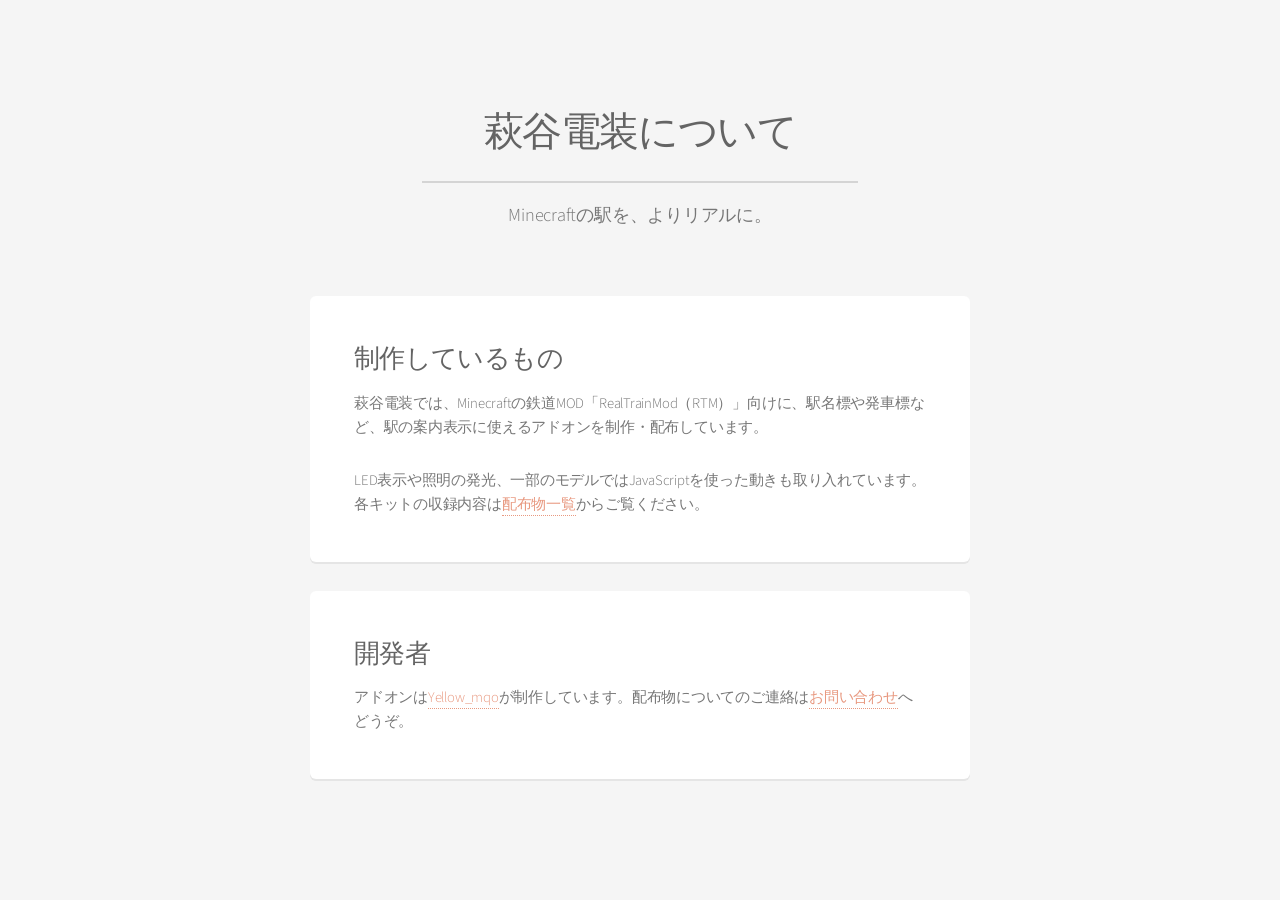
==== commit 1e5a5cec: "配置修正" ====
--- a/about.html
+++ b/about.html
@@ -2,11 +2,12 @@
 <!--
 	Alpha by HTML5 UP
 	html5up.net | @ajlkn
-	Free for personal and commercial use under the CCA 3.0 license (html5up.net/license)
+	CCA 3.0ライセンスの下で個人利用・商用利用が可能 (html5up.net/license)
 -->
-<html>
+<html lang="ja">
 	<head>
-		<title>黄色電機 | サイトについて</title>
+		<title>萩谷電装 | 萩谷電装について</title>
+		<meta name="description" content="Minecraftの駅を、よりリアルに。" />
 		<link rel="icon" href="images/favicon.png" type="image/png">
 		<meta charset="utf-8" />
 		<meta name="viewport" content="width=device-width, initial-scale=1, user-scalable=no" />
@@ -15,28 +16,34 @@
 	<body class="is-preload">
 		<div id="page-wrapper">
 
-			<!-- Header -->
+			<!-- ヘッダー -->
 				<div id="header-common"></div>
 
-			<!-- Main -->
-				<section id="main" class="container">
+			<!-- メインコンテンツ -->
+				<section id="main" class="container medium">
 					<header>
-						<h2>当サイトについて</h2>
-						<p>自作できたらいいんだけどね</p>
+						<h2>萩谷電装について</h2>
+						<p>Minecraftの駅を、よりリアルに。</p>
 					</header>
-					<div class="box">
-						<span class="image featured"><img src="images/pic06.png" alt="" /></span>
-						<h3><i>紆余曲折はない ー</i></h3>
-						<p>当サイトは、<a href="https://html5up.net/" target="_blank">HTML5 UP</a>のテンプレート及び、<a href="https://chatgpt.com/" target="_blank">ChatGPT</a>の協力によって作成されました。よ。</p>
-					</div>
+
+					<section class="box">
+						<h3>制作しているもの</h3>
+						<p>萩谷電装では、Minecraftの鉄道MOD「RealTrainMod（RTM）」向けに、駅名標や発車標など、駅の案内表示に使えるアドオンを制作・配布しています。</p>
+						<p>LED表示や照明の発光、一部のモデルではJavaScriptを使った動きも取り入れています。各キットの収録内容は<a href="releases.html">配布物一覧</a>からご覧ください。</p>
+					</section>
+
+					<section class="box">
+						<h3>開発者</h3>
+						<p>アドオンは<a href="author.html">Yellow_mqo</a>が制作しています。配布物についてのご連絡は<a href="contact.html">お問い合わせ</a>へどうぞ。</p>
+					</section>
 				</section>
 
-			<!-- Footer -->
+			<!-- フッター -->
 				<div id="footer-common"></div>
 
 		</div>
 
-		<!-- Scripts -->
+		<!-- スクリプト -->
 			<script src="assets/js/common.js"></script>
 			<script src="assets/js/jquery.min.js"></script>
 			<script src="assets/js/jquery.dropotron.min.js"></script>
--- a/assets/css/main.css
+++ b/assets/css/main.css
@@ -2366,6 +2366,70 @@
 
 			
 			
+
+	.box.page-card {
+		display: grid;
+		grid-template-columns: 25% minmax(0, 1fr) auto;
+		align-items: center;
+		gap: clamp(0.75rem, 2.5vw, 1.75rem);
+		min-height: clamp(8rem, 12vw, 11rem);
+		margin-bottom: 0;
+		padding: 0;
+		overflow: hidden;
+		border-bottom: 0;
+		color: inherit;
+	}
+
+	.box.page-card + .page-card {
+		margin-top: 0.75em;
+	}
+
+	.page-card-image {
+		position: relative;
+		align-self: stretch;
+	}
+
+	.page-card-image img {
+		position: absolute;
+		inset: 0;
+		width: 100%;
+		height: 100%;
+		object-fit: cover;
+	}
+
+	.page-card-image-profile {
+		background: #fff4d8;
+	}
+
+	.page-card-image-profile img {
+		padding: 0.5em;
+		object-fit: contain;
+	}
+
+	.page-card > div {
+		padding: 1em 0;
+	}
+
+	.page-card > .icon {
+		margin-right: clamp(0.75rem, 2.5vw, 1.75rem);
+	}
+
+	.box.page-card h2 {
+		margin: 0 0 0.2em;
+	}
+
+	.box.page-card p {
+		margin: 0;
+	}
+
+	.box.page-card:hover {
+		background-color: #fff8ed;
+	}
+
+	.box.page-card:focus-visible {
+		outline: 2px solid #595959;
+		outline-offset: -2px;
+	}
 
 /* Icon */
 
@@ -4005,6 +4069,10 @@
 						margin-top: 3em;
 					}
 
+			.box.page-card {
+				padding: 0 !important;
+			}
+
 		/* Banner */
 
 			#banner {
